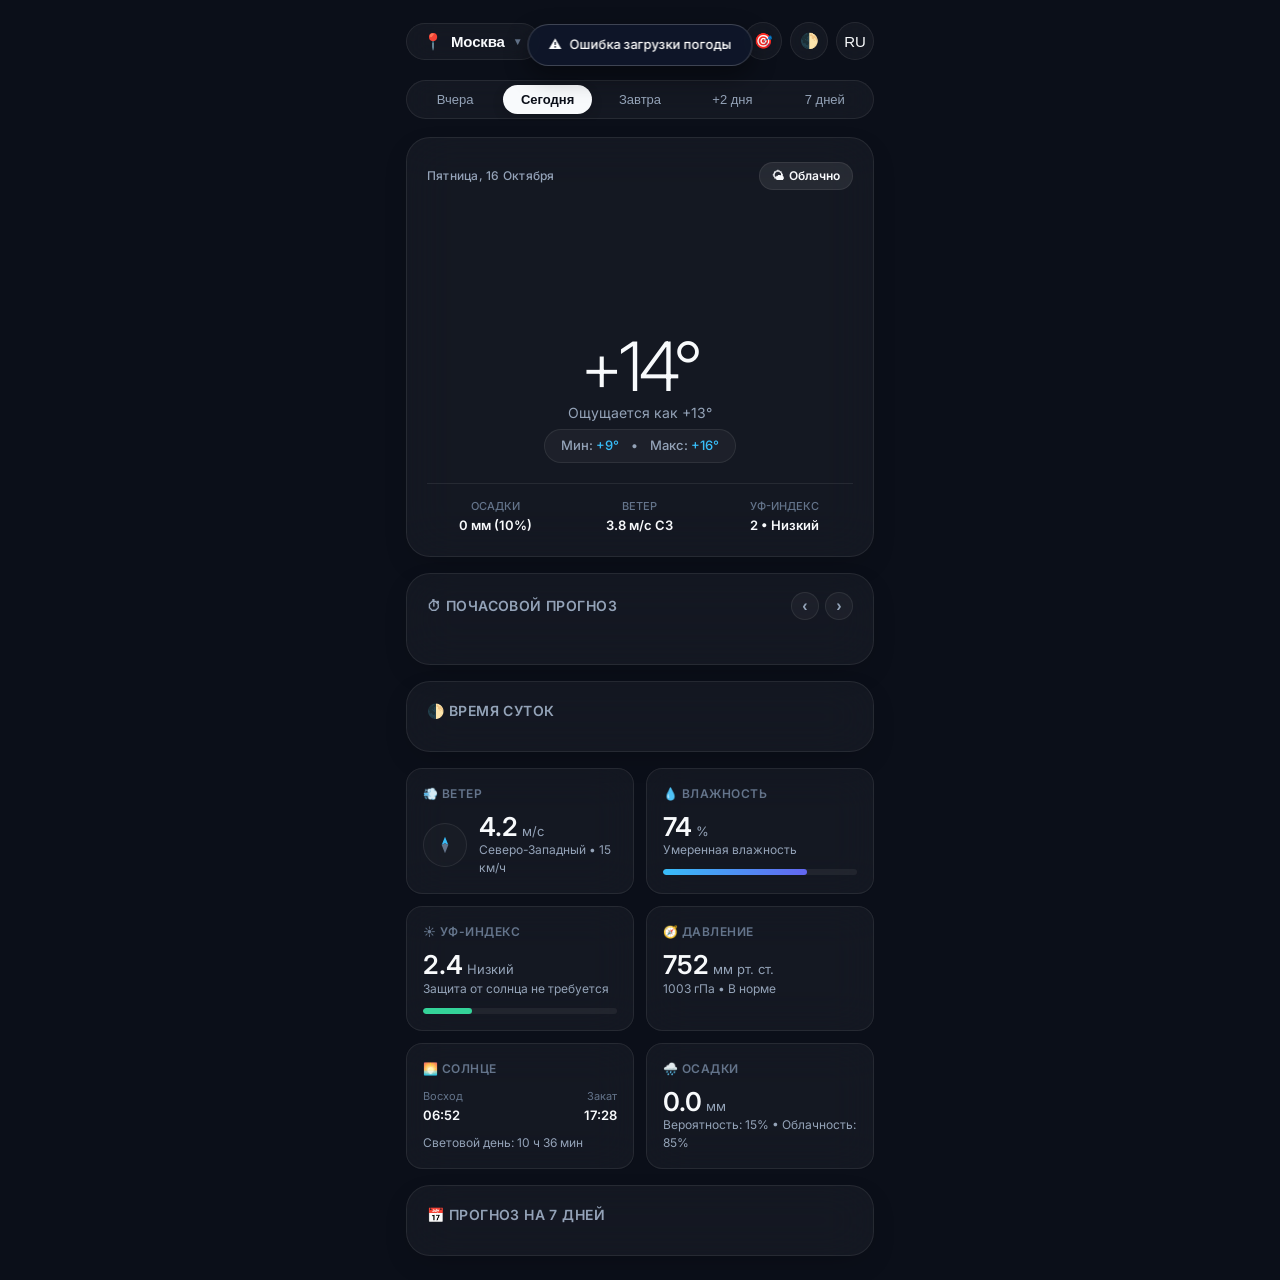
==== index.html @ 1f523a48 "implement continuous hourly timeline and streamline interface - Expanded hourly forecast into a cont" ====
<!DOCTYPE html>
<html lang="ru">
<head>
    <meta charset="UTF-8">
    <meta name="viewport" content="width=device-width, initial-scale=1.0, maximum-scale=1.0, user-scalable=no, viewport-fit=cover">
    <title>Прогноз Погоды</title>
    <!-- Telegram WebApp SDK -->
    <script src="https://telegram.org/js/telegram-web-app.js"></script>
    <link rel="stylesheet" href="css/style.css?v=2">
    <link rel="preconnect" href="https://fonts.googleapis.com">
    <link rel="preconnect" href="https://fonts.gstatic.com" crossorigin>
    <link href="https://fonts.googleapis.com/css2?family=Inter:wght@300;400;500;600;700&display=swap" rel="stylesheet">
</head>
<body class="theme-night">

    <!-- Ambient atmospheric background mesh -->
    <div class="ambient-bg" id="ambientBg">
        <div class="ambient-blob-1"></div>
        <div class="ambient-blob-2"></div>
    </div>

    <!-- Main App Container -->
    <main class="app-container" id="appContainer">

        <!-- Top Header: Location chip & quick actions -->
        <header class="app-header">
            <button class="location-chip" id="btnOpenSearch" title="Выбрать город">
                <span class="location-icon">📍</span>
                <span class="location-name" id="locationName">Москва</span>
                <span class="location-arrow">▼</span>
            </button>

            <div class="header-actions">
                <button class="icon-button" id="btnGeolocation" title="Мое местоположение">🎯</button>
                <button class="icon-button" id="btnThemeToggle" title="Сменить тему">🌓</button>
                <button class="icon-button" id="btnLangToggle" title="RU / EN">RU</button>
            </div>
        </header>

        <!-- Day Selector Tabs -->
        <nav class="day-selector-container">
            <div class="day-selector" id="dayTabsGroup">
                <button class="day-tab" data-offset="-1" id="tabYesterday">Вчера</button>
                <button class="day-tab active" data-offset="0" id="tabToday">Сегодня</button>
                <button class="day-tab" data-offset="1" id="tabTomorrow">Завтра</button>
                <button class="day-tab" data-offset="2" id="tabAfterTomorrow">+2 дня</button>
                <button class="day-tab" data-offset="week" id="tabWeek">7 дней</button>
            </div>
        </nav>

        <!-- Hero Weather Card -->
        <section class="card hero-card" id="heroCard">
            <div class="hero-top-row">
                <span class="date-badge" id="heroDate">Пятница, 16 октября</span>
                <span class="condition-pill" id="heroConditionBadge">
                    <span id="heroConditionEmoji">🌤</span>
                    <span id="heroConditionText">Облачно</span>
                </span>
            </div>

            <div class="hero-visual" id="heroVisual">
                <!-- Injected via WeatherIcons.getIcon() -->
            </div>

            <div class="hero-temp-wrapper">
                <div class="hero-temp" id="heroTemp">+14°</div>
                <div class="hero-feels-like" id="heroFeelsLike">Ощущается как +13°</div>
                <div class="hero-min-max-bar" id="heroMinMax">
                    <span>Мин: <span class="accent" id="heroMinTemp">+9°</span></span>
                    <span>•</span>
                    <span>Макс: <span class="accent" id="heroMaxTemp">+16°</span></span>
                </div>
            </div>

            <div class="hero-quick-metrics">
                <div class="quick-metric-item">
                    <span class="quick-metric-label" id="labelHeroPrecip">ОСАДКИ</span>
                    <span class="quick-metric-value" id="heroPrecip">0 мм (10%)</span>
                </div>
                <div class="quick-metric-item">
                    <span class="quick-metric-label" id="labelHeroWind">ВЕТЕР</span>
                    <span class="quick-metric-value" id="heroWind">3.8 м/с СЗ</span>
                </div>
                <div class="quick-metric-item">
                    <span class="quick-metric-label" id="labelHeroUv">УФ-ИНДЕКС</span>
                    <span class="quick-metric-value" id="heroUv">2 • Низкий</span>
                </div>
            </div>
        </section>

        <!-- Hourly Forecast Slider -->
        <section class="card" id="hourlySection">
            <div class="section-header">
                <h2 class="section-title" id="titleHourlyForecast">⏱ ПОЧАСОВОЙ ПРОГНОЗ</h2>
                <div class="hourly-nav-controls">
                    <button class="hourly-nav-btn" id="btnScrollHourlyLeft" aria-label="Предыдущие часы" title="Прокрутить назад">‹</button>
                    <button class="hourly-nav-btn" id="btnScrollHourlyRight" aria-label="Следующие часы" title="Прокрутить вперед">›</button>
                </div>
            </div>
            <div class="hourly-scroll-wrapper">
                <div class="hourly-scroll" id="hourlyScroll">
                    <!-- Hourly cards injected via JavaScript -->
                </div>
            </div>
        </section>

        <!-- Day Periods Breakdown (Суточный ход) -->
        <section class="card" id="periodsSection">
            <div class="section-header">
                <h2 class="section-title" id="titlePeriods">🌓 ВРЕМЯ СУТОК</h2>
            </div>
            <div class="periods-grid" id="periodsGrid">
                <!-- 4 period cards injected via JavaScript -->
            </div>
        </section>

        <!-- Detailed Metrics Grid -->
        <section class="metrics-grid" id="metricsSection">
            <!-- Wind Card -->
            <div class="metric-card" id="cardWind">
                <div class="metric-header">
                    <span class="metric-title" id="titleMetricWind">💨 ВЕТЕР</span>
                </div>
                <div class="compass-widget">
                    <div class="compass-dial">
                        <svg class="compass-needle" id="compassNeedle" viewBox="0 0 24 24" fill="none">
                            <polygon points="12,2 16,12 12,10 8,12" fill="#38BDF8"/>
                            <polygon points="12,22 16,12 12,10 8,12" fill="#64748B"/>
                        </svg>
                    </div>
                    <div>
                        <div class="metric-value-wrap">
                            <span class="metric-value-main" id="metricWindSpeed">4.2</span>
                            <span class="metric-value-unit" id="unitWindSpeed">м/с</span>
                        </div>
                        <div class="metric-subtext" id="metricWindSubtext">Северо-Западный • 15 км/ч</div>
                    </div>
                </div>
            </div>

            <!-- Humidity Card -->
            <div class="metric-card" id="cardHumidity">
                <div class="metric-header">
                    <span class="metric-title" id="titleMetricHumidity">💧 ВЛАЖНОСТЬ</span>
                </div>
                <div>
                    <div class="metric-value-wrap">
                        <span class="metric-value-main" id="metricHumidity">74</span>
                        <span class="metric-value-unit">%</span>
                    </div>
                    <div class="metric-subtext" id="metricHumidityNote">Умеренная влажность</div>
                </div>
                <div class="metric-meter">
                    <div class="metric-meter-fill" id="metricHumidityBar" style="width: 74%;"></div>
                </div>
            </div>

            <!-- UV Index Card -->
            <div class="metric-card" id="cardUv">
                <div class="metric-header">
                    <span class="metric-title" id="titleMetricUv">☀️ УФ-ИНДЕКС</span>
                </div>
                <div>
                    <div class="metric-value-wrap">
                        <span class="metric-value-main" id="metricUvIndex">2.4</span>
                        <span class="metric-value-unit" id="metricUvLevel">Низкий</span>
                    </div>
                    <div class="metric-subtext" id="metricUvTip">Защита от солнца не требуется</div>
                </div>
                <div class="metric-meter">
                    <div class="metric-meter-fill" id="metricUvBar" style="width: 25%; background: #34D399;"></div>
                </div>
            </div>

            <!-- Pressure Card -->
            <div class="metric-card" id="cardPressure">
                <div class="metric-header">
                    <span class="metric-title" id="titleMetricPressure">🧭 ДАВЛЕНИЕ</span>
                </div>
                <div>
                    <div class="metric-value-wrap">
                        <span class="metric-value-main" id="metricPressureMmhg">752</span>
                        <span class="metric-value-unit">мм рт. ст.</span>
                    </div>
                    <div class="metric-subtext" id="metricPressureHpa">1003 гПа • В норме</div>
                </div>
            </div>

            <!-- Sunrise & Sunset Card -->
            <div class="metric-card" id="cardSunCycle">
                <div class="metric-header">
                    <span class="metric-title" id="titleMetricSun">🌅 СОЛНЦЕ</span>
                </div>
                <div class="sun-cycle-wrap">
                    <div class="sun-times-row">
                        <div class="sun-time-block">
                            <span class="sun-time-label" id="labelSunrise">Восход</span>
                            <span id="sunriseTime">06:52</span>
                        </div>
                        <div class="sun-time-block right">
                            <span class="sun-time-label" id="labelSunset">Закат</span>
                            <span id="sunsetTime">17:28</span>
                        </div>
                    </div>
                    <div class="metric-subtext" id="daylightDuration">Световой день: 10 ч 36 мин</div>
                </div>
            </div>

            <!-- Precipitation & Clouds Card -->
            <div class="metric-card" id="cardPrecip">
                <div class="metric-header">
                    <span class="metric-title" id="titleMetricPrecip">🌧️ ОСАДКИ</span>
                </div>
                <div>
                    <div class="metric-value-wrap">
                        <span class="metric-value-main" id="metricPrecipSum">0.0</span>
                        <span class="metric-value-unit">мм</span>
                    </div>
                    <div class="metric-subtext" id="metricPrecipDetails">Вероятность: 15% • Облачность: 85%</div>
                </div>
            </div>
        </section>

        <!-- 7-Day Extended Forecast Card -->
        <section class="card" id="weekForecastSection">
            <div class="section-header">
                <h2 class="section-title" id="titleWeekForecast">📅 ПРОГНОЗ НА 7 ДНЕЙ</h2>
            </div>
            <div class="forecast-list" id="forecast7DaysList">
                <!-- 7 days rows injected via JavaScript -->
            </div>
        </section>

    </main>

    <!-- Search Modal / Sheet -->
    <div class="search-modal" id="searchModal">
        <div class="search-sheet">
            <div class="search-input-wrap">
                <span>🔍</span>
                <input type="text" class="search-input" id="searchInput" placeholder="Поиск города, поселка или села..." autocomplete="off">
                <button class="search-close-btn" id="btnCloseSearch">✕</button>
            </div>

            <div class="search-chips-title" id="labelPopularPlaces">Популярные направления:</div>
            <div class="search-chips-wrap" id="searchChips">
                <button class="search-chip" data-city="Москва" data-lat="55.751244" data-lon="37.618423" data-tz="Europe/Moscow">Москва</button>
                <button class="search-chip" data-city="Санкт-Петербург" data-lat="59.93863" data-lon="30.31413" data-tz="Europe/Moscow">Санкт-Петербург</button>
                <button class="search-chip" data-city="Сочи" data-lat="43.5855" data-lon="39.7231" data-tz="Europe/Moscow">Сочи</button>
                <button class="search-chip" data-city="Казань" data-lat="55.7887" data-lon="49.1221" data-tz="Europe/Moscow">Казань</button>
                <button class="search-chip" data-city="Новосибирск" data-lat="55.0415" data-lon="82.9346" data-tz="Asia/Novosibirsk">Новосибирск</button>
                <button class="search-chip" data-city="Дубай" data-lat="25.2048" data-lon="55.2708" data-tz="Asia/Dubai">Дубай</button>
            </div>

            <div class="search-results-list" id="searchResults">
                <!-- Search results injected here -->
            </div>
        </div>
    </div>

    <!-- Floating Feedback Toast -->
    <div class="toast-notice" id="toastNotice">
        <span id="toastIcon">✅</span>
        <span id="toastText">Город успешно сохранен</span>
    </div>

    <!-- App Scripts -->
    <script src="js/weather_icons.js?v=2"></script>
    <script src="js/app.js?v=2"></script>
</body>
</html>
---- css/style.css ----
/* ==========================================================================
   PROGNOZ TELEGRAM MINI APP - MINIMALIST PREMIUM DESIGN SYSTEM
   ========================================================================== */

:root {
    --bg-base: #0B0F19;
    --bg-surface: rgba(255, 255, 255, 0.04);
    --bg-surface-hover: rgba(255, 255, 255, 0.08);
    --bg-surface-active: rgba(255, 255, 255, 0.12);
    --border-subtle: rgba(255, 255, 255, 0.08);
    --border-focus: rgba(255, 255, 255, 0.2);

    --text-primary: #F8FAFC;
    --text-secondary: #94A3B8;
    --text-muted: #64748B;

    --accent-blue: #38BDF8;
    --accent-indigo: #6366F1;
    --accent-amber: #FBBF24;
    --accent-emerald: #34D399;
    --accent-rose: #FB7185;

    --glow-color-1: rgba(56, 189, 248, 0.15);
    --glow-color-2: rgba(99, 102, 241, 0.12);

    --radius-lg: 24px;
    --radius-md: 16px;
    --radius-sm: 10px;
    --radius-full: 9999px;

    --font-sans: -apple-system, BlinkMacSystemFont, "SF Pro Display", "Inter", "Segoe UI", Roboto, sans-serif;
    --transition-smooth: all 0.25s cubic-bezier(0.16, 1, 0.3, 1);
}

/* Telegram theme variables fallback and integration */
body.telegram-theme {
    background-color: var(--tg-theme-bg-color, var(--bg-base));
    color: var(--tg-theme-text-color, var(--text-primary));
}

/* Light theme support */
body.theme-light {
    --bg-base: #F1F5F9;
    --bg-surface: rgba(255, 255, 255, 0.85);
    --bg-surface-hover: rgba(255, 255, 255, 0.95);
    --bg-surface-active: rgba(255, 255, 255, 1);
    --border-subtle: rgba(0, 0, 0, 0.06);
    --border-focus: rgba(0, 0, 0, 0.15);

    --text-primary: #0F172A;
    --text-secondary: #475569;
    --text-muted: #94A3B8;

    --glow-color-1: rgba(56, 189, 248, 0.2);
    --glow-color-2: rgba(245, 158, 11, 0.15);
}

/* Atmospheric weather dynamic themes */
body.theme-sunny {
    --glow-color-1: rgba(245, 158, 11, 0.22);
    --glow-color-2: rgba(56, 189, 248, 0.18);
}

body.theme-fair {
    --glow-color-1: rgba(56, 189, 248, 0.2);
    --glow-color-2: rgba(99, 102, 241, 0.14);
}

body.theme-cloudy {
    --glow-color-1: rgba(148, 163, 184, 0.15);
    --glow-color-2: rgba(71, 85, 105, 0.18);
}

body.theme-rain {
    --glow-color-1: rgba(14, 165, 233, 0.22);
    --glow-color-2: rgba(30, 41, 59, 0.3);
}

body.theme-storm {
    --glow-color-1: rgba(139, 92, 246, 0.25);
    --glow-color-2: rgba(245, 158, 11, 0.15);
}

body.theme-snow {
    --glow-color-1: rgba(186, 230, 253, 0.25);
    --glow-color-2: rgba(56, 189, 248, 0.15);
}

body.theme-night {
    --glow-color-1: rgba(99, 102, 241, 0.2);
    --glow-color-2: rgba(30, 27, 75, 0.4);
}

/* Reset & Base */
* {
    margin: 0;
    padding: 0;
    box-sizing: border-box;
    -webkit-tap-highlight-color: transparent;
}

html, body {
    width: 100%;
    min-height: 100%;
    font-family: var(--font-sans);
    background-color: var(--bg-base);
    color: var(--text-primary);
    line-height: 1.5;
    overflow-x: hidden;
    user-select: none;
    -webkit-user-select: none;
}

/* Ambient dynamic background */
.ambient-bg {
    position: fixed;
    top: 0;
    left: 0;
    right: 0;
    bottom: 0;
    z-index: -1;
    overflow: hidden;
    pointer-events: none;
    transition: background 0.8s ease;
}

.ambient-blob-1 {
    position: absolute;
    top: -10%;
    left: 10%;
    width: 500px;
    height: 500px;
    border-radius: 50%;
    background: radial-gradient(circle, var(--glow-color-1) 0%, transparent 70%);
    filter: blur(80px);
    transition: background 0.8s ease;
    animation: floatBlob1 18s ease-in-out infinite alternate;
}

.ambient-blob-2 {
    position: absolute;
    top: 35%;
    right: -10%;
    width: 450px;
    height: 450px;
    border-radius: 50%;
    background: radial-gradient(circle, var(--glow-color-2) 0%, transparent 70%);
    filter: blur(90px);
    transition: background 0.8s ease;
    animation: floatBlob2 22s ease-in-out infinite alternate;
}

@keyframes floatBlob1 {
    0% { transform: translate(0, 0) scale(1); }
    100% { transform: translate(40px, 60px) scale(1.1); }
}

@keyframes floatBlob2 {
    0% { transform: translate(0, 0) scale(1); }
    100% { transform: translate(-50px, -40px) scale(1.08); }
}

/* App container */
.app-container {
    width: 100%;
    max-width: 500px;
    margin: 0 auto;
    padding: 16px 16px calc(24px + env(safe-area-inset-bottom)) 16px;
    display: flex;
    flex-direction: column;
    gap: 16px;
    position: relative;
}

/* Glassmorphism Card Primitives */
.card {
    background: var(--bg-surface);
    backdrop-filter: blur(24px);
    -webkit-backdrop-filter: blur(24px);
    border: 1px solid var(--border-subtle);
    border-radius: var(--radius-lg);
    box-shadow: 0 10px 30px -10px rgba(0, 0, 0, 0.25);
    padding: 18px 20px;
    transition: var(--transition-smooth);
    position: relative;
    overflow: hidden;
}

.card:hover {
    border-color: var(--border-focus);
}

/* Top App Header */
.app-header {
    display: flex;
    align-items: center;
    justify-content: space-between;
    padding: 6px 0 2px 0;
}

.location-chip {
    display: flex;
    align-items: center;
    gap: 8px;
    background: var(--bg-surface);
    backdrop-filter: blur(16px);
    -webkit-backdrop-filter: blur(16px);
    border: 1px solid var(--border-subtle);
    border-radius: var(--radius-full);
    padding: 8px 16px;
    cursor: pointer;
    transition: var(--transition-smooth);
    max-width: 68%;
}

.location-chip:active {
    transform: scale(0.97);
    background: var(--bg-surface-active);
}

.location-icon {
    font-size: 16px;
    flex-shrink: 0;
}

.location-name {
    font-size: 15px;
    font-weight: 600;
    color: var(--text-primary);
    white-space: nowrap;
    overflow: hidden;
    text-overflow: ellipsis;
    letter-spacing: -0.01em;
}

.location-arrow {
    font-size: 10px;
    color: var(--text-muted);
    transition: transform 0.2s ease;
}

.header-actions {
    display: flex;
    align-items: center;
    gap: 8px;
}

.icon-button {
    width: 38px;
    height: 38px;
    border-radius: var(--radius-full);
    background: var(--bg-surface);
    backdrop-filter: blur(16px);
    -webkit-backdrop-filter: blur(16px);
    border: 1px solid var(--border-subtle);
    color: var(--text-primary);
    display: flex;
    align-items: center;
    justify-content: center;
    cursor: pointer;
    transition: var(--transition-smooth);
    font-size: 15px;
}

.icon-button:active {
    transform: scale(0.92);
    background: var(--bg-surface-active);
}

.icon-button.active {
    border-color: var(--accent-blue);
    color: var(--accent-blue);
}

/* Day Selector Segmented Control */
.day-selector-container {
    width: 100%;
    overflow-x: auto;
    scrollbar-width: none;
    -webkit-overflow-scrolling: touch;
    padding: 2px 0;
}

.day-selector-container::-webkit-scrollbar {
    display: none;
}

.day-selector {
    display: flex;
    background: var(--bg-surface);
    backdrop-filter: blur(16px);
    -webkit-backdrop-filter: blur(16px);
    border: 1px solid var(--border-subtle);
    border-radius: var(--radius-full);
    padding: 4px;
    gap: 4px;
    min-width: 100%;
}

.day-tab {
    flex: 1;
    text-align: center;
    padding: 7px 12px;
    font-size: 13px;
    font-weight: 500;
    color: var(--text-secondary);
    border-radius: var(--radius-full);
    cursor: pointer;
    transition: var(--transition-smooth);
    white-space: nowrap;
    border: none;
    background: transparent;
}

.day-tab:hover {
    color: var(--text-primary);
}

.day-tab.active {
    background: var(--text-primary);
    color: var(--bg-base);
    font-weight: 600;
    box-shadow: 0 4px 12px rgba(0, 0, 0, 0.15);
}

body.theme-light .day-tab.active {
    background: #0F172A;
    color: #FFFFFF;
}

/* Hero Weather Card */
.hero-card {
    display: flex;
    flex-direction: column;
    align-items: center;
    text-align: center;
    padding: 24px 20px 20px 20px;
    gap: 14px;
}

.hero-top-row {
    width: 100%;
    display: flex;
    align-items: center;
    justify-content: space-between;
}

.date-badge {
    font-size: 12px;
    font-weight: 500;
    color: var(--text-secondary);
    letter-spacing: 0.02em;
    text-transform: capitalize;
}

.condition-pill {
    font-size: 12px;
    font-weight: 600;
    padding: 4px 12px;
    border-radius: var(--radius-full);
    background: rgba(255, 255, 255, 0.08);
    border: 1px solid var(--border-subtle);
    color: var(--text-primary);
    display: flex;
    align-items: center;
    gap: 5px;
}

.hero-visual {
    width: 110px;
    height: 110px;
    display: flex;
    align-items: center;
    justify-content: center;
    margin: 4px 0 0 0;
    position: relative;
}

.hero-visual .weather-icon-svg {
    width: 100%;
    height: 100%;
    filter: drop-shadow(0 10px 20px rgba(0, 0, 0, 0.25));
}

.hero-temp-wrapper {
    display: flex;
    flex-direction: column;
    align-items: center;
    gap: 2px;
}

.hero-temp {
    font-size: 68px;
    font-weight: 300;
    line-height: 1;
    letter-spacing: -0.04em;
    color: var(--text-primary);
}

.hero-feels-like {
    font-size: 14px;
    font-weight: 400;
    color: var(--text-secondary);
}

.hero-min-max-bar {
    display: flex;
    align-items: center;
    gap: 12px;
    font-size: 13px;
    font-weight: 500;
    color: var(--text-secondary);
    background: rgba(255, 255, 255, 0.04);
    border: 1px solid var(--border-subtle);
    padding: 6px 16px;
    border-radius: var(--radius-full);
    margin-top: 4px;
}

.hero-min-max-bar span.accent {
    color: var(--accent-blue);
}

/* Quick Metrics Row in Hero */
.hero-quick-metrics {
    width: 100%;
    display: grid;
    grid-template-columns: repeat(3, 1fr);
    gap: 8px;
    margin-top: 6px;
    border-top: 1px solid var(--border-subtle);
    padding-top: 14px;
}

.quick-metric-item {
    display: flex;
    flex-direction: column;
    align-items: center;
    gap: 2px;
}

.quick-metric-label {
    font-size: 11px;
    color: var(--text-muted);
    font-weight: 500;
}

.quick-metric-value {
    font-size: 13px;
    font-weight: 600;
    color: var(--text-primary);
}

/* Section Header */
.section-header {
    display: flex;
    align-items: center;
    justify-content: space-between;
    margin-bottom: 12px;
}

.section-title {
    font-size: 14px;
    font-weight: 600;
    color: var(--text-secondary);
    letter-spacing: 0.03em;
    text-transform: uppercase;
    display: flex;
    align-items: center;
    gap: 6px;
}

/* Hourly Forecast Timeline Carousel */
.hourly-nav-controls {
    display: flex;
    align-items: center;
    gap: 6px;
}

.hourly-nav-btn {
    width: 28px;
    height: 28px;
    border-radius: var(--radius-full);
    background: var(--bg-surface);
    border: 1px solid var(--border-subtle);
    color: var(--text-secondary);
    display: flex;
    align-items: center;
    justify-content: center;
    font-size: 16px;
    font-weight: 600;
    cursor: pointer;
    line-height: 1;
    transition: var(--transition-smooth);
    user-select: none;
}

.hourly-nav-btn:hover {
    background: var(--bg-surface-active);
    color: var(--text-primary);
    border-color: var(--border-focus);
}

.hourly-nav-btn:active {
    transform: scale(0.92);
}

.hourly-scroll-wrapper {
    position: relative;
    width: 100%;
}

.hourly-scroll {
    display: flex;
    gap: 8px;
    overflow-x: auto;
    padding: 6px 2px 8px 2px;
    scrollbar-width: none;
    -webkit-overflow-scrolling: touch;
    cursor: grab;
}

.hourly-scroll.grabbing {
    cursor: grabbing;
    user-select: none;
}

.hourly-scroll::-webkit-scrollbar {
    display: none;
}

.hourly-day-separator {
    flex: 0 0 54px;
    display: flex;
    flex-direction: column;
    align-items: center;
    justify-content: center;
    gap: 4px;
    padding: 8px 4px;
    border-radius: var(--radius-md);
    background: rgba(255, 255, 255, 0.03);
    border: 1px dashed var(--border-focus);
    user-select: none;
}

.hourly-day-separator.today {
    background: rgba(56, 189, 248, 0.08);
    border-color: rgba(56, 189, 248, 0.4);
}

.hourly-day-separator .sep-day {
    font-size: 11px;
    font-weight: 700;
    color: var(--text-primary);
    text-transform: uppercase;
    letter-spacing: 0.03em;
}

.hourly-day-separator.today .sep-day {
    color: var(--accent-blue);
}

.hourly-day-separator .sep-date {
    font-size: 10px;
    color: var(--text-muted);
}

.hour-card {
    flex: 0 0 68px;
    display: flex;
    flex-direction: column;
    align-items: center;
    gap: 6px;
    padding: 10px 4px 12px 4px;
    background: rgba(255, 255, 255, 0.03);
    border: 1px solid var(--border-subtle);
    border-radius: var(--radius-md);
    transition: var(--transition-smooth);
    user-select: none;
    position: relative;
}

.hour-card.current {
    background: rgba(56, 189, 248, 0.12);
    border-color: var(--accent-blue);
    box-shadow: 0 0 15px rgba(56, 189, 248, 0.2);
}

.hour-card.target-day:not(.current) {
    border-color: rgba(255, 255, 255, 0.14);
}

.hour-day-sub {
    font-size: 10px;
    font-weight: 600;
    color: var(--text-muted);
    text-transform: uppercase;
    letter-spacing: 0.03em;
    line-height: 1;
}

.hour-card.current .hour-day-sub {
    color: var(--accent-blue);
    font-weight: 700;
}

.hour-time {
    font-size: 13px;
    font-weight: 600;
    color: var(--text-primary);
    line-height: 1;
}

.hour-card.current .hour-time {
    color: #FFFFFF;
}

.hour-icon {
    width: 32px;
    height: 32px;
    display: flex;
    align-items: center;
    justify-content: center;
}

.hour-temp {
    font-size: 15px;
    font-weight: 600;
    color: var(--text-primary);
}

.hour-precip-badge {
    font-size: 10px;
    font-weight: 600;
    color: var(--accent-blue);
    display: flex;
    align-items: center;
    gap: 2px;
}

/* Day Periods Breakdown (Night, Morning, Day, Evening) */
.periods-grid {
    display: grid;
    grid-template-columns: repeat(4, 1fr);
    gap: 8px;
}

.period-card {
    display: flex;
    flex-direction: column;
    align-items: center;
    text-align: center;
    padding: 12px 6px;
    background: rgba(255, 255, 255, 0.03);
    border: 1px solid var(--border-subtle);
    border-radius: var(--radius-md);
    gap: 6px;
    transition: var(--transition-smooth);
}

.period-name {
    font-size: 11px;
    font-weight: 600;
    color: var(--text-muted);
    text-transform: uppercase;
    letter-spacing: 0.04em;
}

.period-icon {
    width: 30px;
    height: 30px;
}

.period-temp {
    font-size: 15px;
    font-weight: 600;
    color: var(--text-primary);
}

.period-wind {
    font-size: 10px;
    color: var(--text-secondary);
}

/* Detailed Metrics Grid */
.metrics-grid {
    display: grid;
    grid-template-columns: repeat(2, 1fr);
    gap: 12px;
}

.metric-card {
    background: var(--bg-surface);
    backdrop-filter: blur(20px);
    -webkit-backdrop-filter: blur(20px);
    border: 1px solid var(--border-subtle);
    border-radius: var(--radius-md);
    padding: 16px;
    display: flex;
    flex-direction: column;
    gap: 10px;
    transition: var(--transition-smooth);
}

.metric-card:hover {
    border-color: var(--border-focus);
}

.metric-header {
    display: flex;
    align-items: center;
    justify-content: space-between;
}

.metric-title {
    font-size: 12px;
    font-weight: 600;
    color: var(--text-muted);
    text-transform: uppercase;
    letter-spacing: 0.04em;
    display: flex;
    align-items: center;
    gap: 6px;
}

.metric-value-wrap {
    display: flex;
    align-items: baseline;
    gap: 4px;
}

.metric-value-main {
    font-size: 26px;
    font-weight: 600;
    color: var(--text-primary);
    line-height: 1.1;
}

.metric-value-unit {
    font-size: 13px;
    color: var(--text-secondary);
    font-weight: 400;
}

.metric-subtext {
    font-size: 12px;
    color: var(--text-secondary);
}

/* Compass Needle Widget */
.compass-widget {
    display: flex;
    align-items: center;
    gap: 12px;
}

.compass-dial {
    width: 44px;
    height: 44px;
    border-radius: 50%;
    border: 1.5px solid var(--border-subtle);
    background: rgba(255, 255, 255, 0.02);
    display: flex;
    align-items: center;
    justify-content: center;
    position: relative;
    flex-shrink: 0;
}

.compass-needle {
    width: 20px;
    height: 20px;
    transition: transform 0.6s cubic-bezier(0.16, 1, 0.3, 1);
}

/* Meter / Progress Bar */
.metric-meter {
    width: 100%;
    height: 6px;
    background: rgba(255, 255, 255, 0.06);
    border-radius: var(--radius-full);
    overflow: hidden;
}

.metric-meter-fill {
    height: 100%;
    border-radius: var(--radius-full);
    background: linear-gradient(90deg, var(--accent-blue), var(--accent-indigo));
    transition: width 0.6s ease;
}

/* Daylight Arc Visual */
.sun-cycle-wrap {
    display: flex;
    flex-direction: column;
    gap: 8px;
}

.sun-times-row {
    display: flex;
    align-items: center;
    justify-content: space-between;
    font-size: 13px;
    font-weight: 600;
    color: var(--text-primary);
}

.sun-time-block {
    display: flex;
    flex-direction: column;
    gap: 2px;
}

.sun-time-block.right {
    align-items: flex-end;
}

.sun-time-label {
    font-size: 11px;
    color: var(--text-muted);
    font-weight: 400;
}

/* 7-Day Extended Forecast */
.forecast-list {
    display: flex;
    flex-direction: column;
    gap: 8px;
}

.forecast-row {
    display: grid;
    grid-template-columns: 85px 40px 1fr 90px;
    align-items: center;
    padding: 10px 12px;
    background: rgba(255, 255, 255, 0.03);
    border-radius: var(--radius-md);
    border: 1px solid var(--border-subtle);
    gap: 8px;
    transition: var(--transition-smooth);
}

.forecast-day-name {
    font-size: 14px;
    font-weight: 600;
    color: var(--text-primary);
}

.forecast-date-small {
    font-size: 11px;
    color: var(--text-muted);
    display: block;
}

.forecast-icon {
    width: 28px;
    height: 28px;
    display: flex;
    align-items: center;
    justify-content: center;
}

.forecast-desc {
    font-size: 12px;
    color: var(--text-secondary);
    white-space: nowrap;
    overflow: hidden;
    text-overflow: ellipsis;
}

.forecast-temp-range {
    display: flex;
    align-items: center;
    justify-content: flex-end;
    gap: 8px;
    font-size: 13px;
    font-weight: 600;
}

.temp-min-text {
    color: var(--text-muted);
    font-weight: 400;
}

.temp-max-text {
    color: var(--text-primary);
}


/* Search Modal / Overlay */
.search-modal {
    position: fixed;
    top: 0;
    left: 0;
    right: 0;
    bottom: 0;
    z-index: 100;
    background: rgba(0, 0, 0, 0.65);
    backdrop-filter: blur(12px);
    -webkit-backdrop-filter: blur(12px);
    display: flex;
    justify-content: center;
    opacity: 0;
    pointer-events: none;
    transition: opacity 0.25s ease;
}

.search-modal.open {
    opacity: 1;
    pointer-events: auto;
}

.search-sheet {
    width: 100%;
    max-width: 500px;
    background: var(--bg-base);
    border-bottom: 1px solid var(--border-subtle);
    box-shadow: 0 20px 40px rgba(0, 0, 0, 0.5);
    padding: 20px 16px;
    display: flex;
    flex-direction: column;
    gap: 14px;
    transform: translateY(-20px);
    transition: transform 0.3s cubic-bezier(0.16, 1, 0.3, 1);
    max-height: 85vh;
    border-bottom-left-radius: var(--radius-lg);
    border-bottom-right-radius: var(--radius-lg);
}

.search-modal.open .search-sheet {
    transform: translateY(0);
}

.search-input-wrap {
    display: flex;
    align-items: center;
    gap: 10px;
    background: var(--bg-surface);
    border: 1px solid var(--border-focus);
    border-radius: var(--radius-full);
    padding: 10px 16px;
}

.search-input {
    flex: 1;
    background: transparent;
    border: none;
    outline: none;
    font-family: inherit;
    font-size: 15px;
    color: var(--text-primary);
}

.search-input::placeholder {
    color: var(--text-muted);
}

.search-close-btn {
    border: none;
    background: transparent;
    color: var(--text-secondary);
    font-size: 16px;
    cursor: pointer;
    padding: 4px;
}

.search-chips-title {
    font-size: 11px;
    font-weight: 600;
    color: var(--text-muted);
    text-transform: uppercase;
    letter-spacing: 0.04em;
    margin-top: 4px;
}

.search-chips-wrap {
    display: flex;
    flex-wrap: wrap;
    gap: 8px;
}

.search-chip {
    background: var(--bg-surface);
    border: 1px solid var(--border-subtle);
    padding: 6px 14px;
    border-radius: var(--radius-full);
    font-size: 13px;
    color: var(--text-secondary);
    cursor: pointer;
    transition: var(--transition-smooth);
}

.search-chip:active, .search-chip:hover {
    background: var(--bg-surface-active);
    color: var(--text-primary);
    border-color: var(--border-focus);
}

.search-results-list {
    display: flex;
    flex-direction: column;
    gap: 6px;
    overflow-y: auto;
    max-height: 40vh;
}

.search-result-item {
    display: flex;
    align-items: center;
    justify-content: space-between;
    padding: 12px 14px;
    background: var(--bg-surface);
    border: 1px solid var(--border-subtle);
    border-radius: var(--radius-md);
    cursor: pointer;
    transition: var(--transition-smooth);
}

.search-result-item:hover, .search-result-item:active {
    background: var(--bg-surface-hover);
    border-color: var(--accent-blue);
}

.search-result-name {
    font-size: 14px;
    font-weight: 600;
    color: var(--text-primary);
}

.search-result-region {
    font-size: 12px;
    color: var(--text-muted);
}

/* Toast notification */
.toast-notice {
    position: fixed;
    top: 24px;
    left: 50%;
    transform: translateX(-50%) translateY(-30px);
    background: rgba(15, 23, 42, 0.95);
    backdrop-filter: blur(20px);
    -webkit-backdrop-filter: blur(20px);
    border: 1px solid var(--border-focus);
    color: #FFFFFF;
    font-size: 13px;
    font-weight: 500;
    padding: 10px 20px;
    border-radius: var(--radius-full);
    box-shadow: 0 10px 25px rgba(0, 0, 0, 0.4);
    opacity: 0;
    pointer-events: none;
    transition: transform 0.3s cubic-bezier(0.16, 1, 0.3, 1), opacity 0.3s ease;
    z-index: 200;
    display: flex;
    align-items: center;
    gap: 8px;
}

.toast-notice.show {
    opacity: 1;
    transform: translateX(-50%) translateY(0);
}

/* Skeleton Loading State */
.skeleton {
    animation: skeletonPulse 1.6s ease-in-out infinite;
    background: linear-gradient(90deg, rgba(255, 255, 255, 0.04) 25%, rgba(255, 255, 255, 0.08) 50%, rgba(255, 255, 255, 0.04) 75%);
    background-size: 200% 100%;
    border-radius: var(--radius-sm);
}

@keyframes skeletonPulse {
    0% { background-position: 200% 0; }
    100% { background-position: -200% 0; }
}

/* Micro-animations for SVGs */
.icon-clear-day .sun-rays {
    transform-origin: 32px 32px;
    animation: spinRays 36s linear infinite;
}

.icon-clear-day .sun-glow {
    transform-origin: 32px 32px;
    animation: pulseGlow 4s ease-in-out infinite alternate;
}

@keyframes spinRays {
    0% { transform: rotate(0deg); }
    100% { transform: rotate(360deg); }
}

@keyframes pulseGlow {
    0% { transform: scale(0.92); opacity: 0.15; }
    100% { transform: scale(1.08); opacity: 0.35; }
}

.icon-clear-night .star-1 { animation: twinkle 3s ease-in-out infinite 0.2s; }
.icon-clear-night .star-2 { animation: twinkle 2.5s ease-in-out infinite 0.8s; }
.icon-clear-night .star-3 { animation: twinkle 3.2s ease-in-out infinite 1.4s; }
.icon-clear-night .star-4 { animation: twinkle 2.8s ease-in-out infinite 0.5s; }

@keyframes twinkle {
    0%, 100% { opacity: 0.3; transform: scale(0.8); }
    50% { opacity: 1; transform: scale(1.2); }
}

.cloud-front, .cloud-main, .cloud-rain-body, .cloud-snow-body, .cloud-heavy-body {
    animation: cloudSway 6s ease-in-out infinite alternate;
}

@keyframes cloudSway {
    0% { transform: translateX(0); }
    100% { transform: translateX(2px); }
}

.rain-drops .drop-1 { animation: rainDrop 1.2s linear infinite 0.0s; }
.rain-drops .drop-2 { animation: rainDrop 1.2s linear infinite 0.4s; }
.rain-drops .drop-3 { animation: rainDrop 1.2s linear infinite 0.8s; }

.rain-drops-heavy .drop-1 { animation: rainDrop 0.8s linear infinite 0.0s; }
.rain-drops-heavy .drop-2 { animation: rainDrop 0.8s linear infinite 0.2s; }
.rain-drops-heavy .drop-3 { animation: rainDrop 0.8s linear infinite 0.4s; }
.rain-drops-heavy .drop-4 { animation: rainDrop 0.8s linear infinite 0.1s; }
.rain-drops-heavy .drop-5 { animation: rainDrop 0.8s linear infinite 0.3s; }

@keyframes rainDrop {
    0% { transform: translateY(-4px); opacity: 0; }
    30% { opacity: 1; }
    100% { transform: translateY(8px); opacity: 0; }
}

.snow-flakes .flake-1 { animation: snowDrift 2.2s ease-in-out infinite 0s alternate; }
.snow-flakes .flake-2 { animation: snowDrift 2.5s ease-in-out infinite 0.6s alternate; }
.snow-flakes .flake-3 { animation: snowDrift 2.0s ease-in-out infinite 1.2s alternate; }

@keyframes snowDrift {
    0% { transform: translateY(0) translateX(-1px); opacity: 0.6; }
    100% { transform: translateY(4px) translateX(2px); opacity: 1; }
}

.lightning-bolt {
    animation: lightningFlash 4s ease-in-out infinite;
}

@keyframes lightningFlash {
    0%, 92%, 100% { opacity: 0; }
    93%, 95% { opacity: 1; }
    94% { opacity: 0.2; }
}
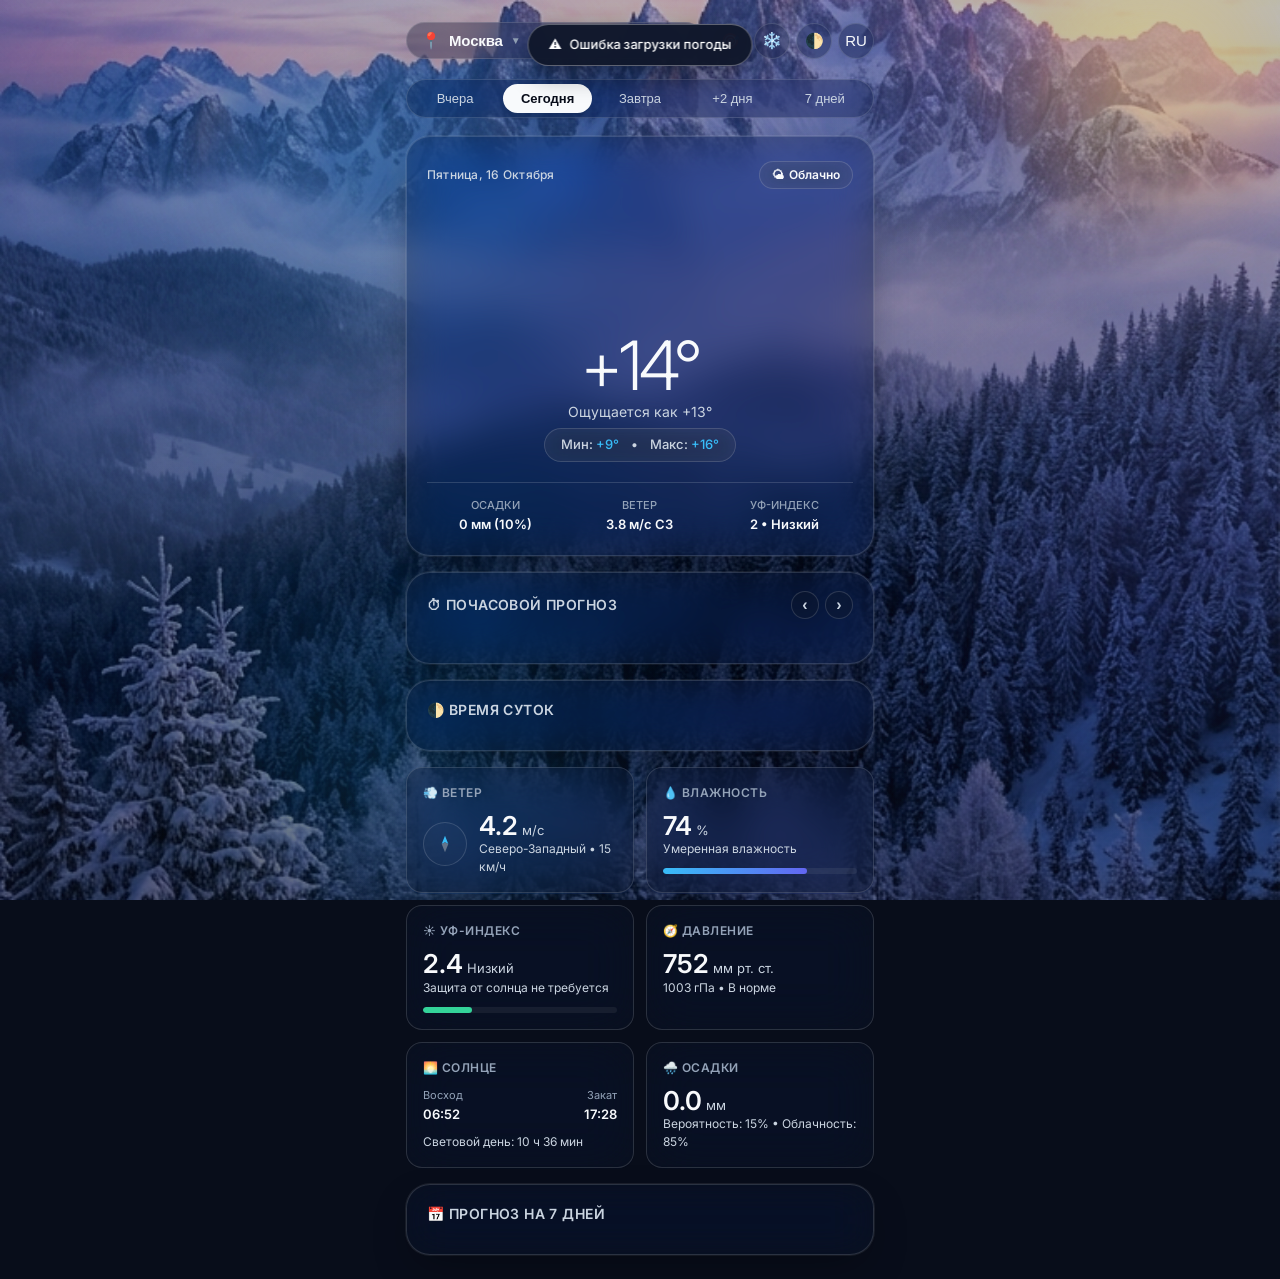
==== commit ff97572b: "add seasonal scenic backgrounds, atmospheric weather fx and frosted glass UI - Add high-resolution v" ====
--- a/index.html
+++ b/index.html
@@ -6,17 +6,23 @@
     <title>Прогноз Погоды</title>
     <!-- Telegram WebApp SDK -->
     <script src="https://telegram.org/js/telegram-web-app.js"></script>
-    <link rel="stylesheet" href="css/style.css?v=2">
+    <link rel="stylesheet" href="css/style.css?v=4">
     <link rel="preconnect" href="https://fonts.googleapis.com">
     <link rel="preconnect" href="https://fonts.gstatic.com" crossorigin>
     <link href="https://fonts.googleapis.com/css2?family=Inter:wght@300;400;500;600;700&display=swap" rel="stylesheet">
 </head>
 <body class="theme-night">
 
-    <!-- Ambient atmospheric background mesh -->
+    <!-- Ambient atmospheric background mesh, scenic artwork & seasonal particles -->
     <div class="ambient-bg" id="ambientBg">
+        <div class="ambient-image-layer" id="ambientImageLayer"></div>
+        <div class="ambient-gradient-layer"></div>
+        <div class="ambient-lighting-layer" id="ambientLightingLayer"></div>
+        <div class="ambient-weather-fx" id="ambientWeatherFx"></div>
         <div class="ambient-blob-1"></div>
         <div class="ambient-blob-2"></div>
+        <div class="ambient-blob-3"></div>
+        <div class="ambient-particles" id="ambientParticles"></div>
     </div>
 
     <!-- Main App Container -->
@@ -32,7 +38,8 @@
 
             <div class="header-actions">
                 <button class="icon-button" id="btnGeolocation" title="Мое местоположение">🎯</button>
-                <button class="icon-button" id="btnThemeToggle" title="Сменить тему">🌓</button>
+                <button class="icon-button season-button" id="btnSeasonToggle" title="Сменить время года">🍂</button>
+                <button class="icon-button" id="btnThemeToggle" title="Сменить тему (день / ночь)">🌓</button>
                 <button class="icon-button" id="btnLangToggle" title="RU / EN">RU</button>
             </div>
         </header>
@@ -265,7 +272,7 @@
     </div>
 
     <!-- App Scripts -->
-    <script src="js/weather_icons.js?v=2"></script>
-    <script src="js/app.js?v=2"></script>
+    <script src="js/weather_icons.js?v=4"></script>
+    <script src="js/app.js?v=4"></script>
 </body>
 </html>
--- a/css/style.css
+++ b/css/style.css
@@ -4,15 +4,17 @@
 
 :root {
     --bg-base: #0B0F19;
-    --bg-surface: rgba(255, 255, 255, 0.04);
-    --bg-surface-hover: rgba(255, 255, 255, 0.08);
-    --bg-surface-active: rgba(255, 255, 255, 0.12);
-    --border-subtle: rgba(255, 255, 255, 0.08);
-    --border-focus: rgba(255, 255, 255, 0.2);
+    --bg-surface: rgba(15, 23, 42, 0.35);
+    --bg-surface-hover: rgba(24, 34, 58, 0.48);
+    --bg-surface-active: rgba(30, 44, 74, 0.58);
+    --bg-card-inner: rgba(255, 255, 255, 0.06);
+    --border-subtle: rgba(255, 255, 255, 0.14);
+    --border-focus: rgba(255, 255, 255, 0.32);
+    --card-shadow: rgba(0, 0, 0, 0.35);
 
     --text-primary: #F8FAFC;
-    --text-secondary: #94A3B8;
-    --text-muted: #64748B;
+    --text-secondary: #CBD5E1;
+    --text-muted: #94A3B8;
 
     --accent-blue: #38BDF8;
     --accent-indigo: #6366F1;
@@ -20,8 +22,10 @@
     --accent-emerald: #34D399;
     --accent-rose: #FB7185;
 
-    --glow-color-1: rgba(56, 189, 248, 0.15);
-    --glow-color-2: rgba(99, 102, 241, 0.12);
+    --glow-color-1: rgba(56, 189, 248, 0.22);
+    --glow-color-2: rgba(99, 102, 241, 0.18);
+    --glow-color-3: rgba(14, 165, 233, 0.15);
+    --ambient-grad: none;
 
     --radius-lg: 24px;
     --radius-md: 16px;
@@ -41,54 +45,148 @@
 /* Light theme support */
 body.theme-light {
     --bg-base: #F1F5F9;
-    --bg-surface: rgba(255, 255, 255, 0.85);
-    --bg-surface-hover: rgba(255, 255, 255, 0.95);
-    --bg-surface-active: rgba(255, 255, 255, 1);
-    --border-subtle: rgba(0, 0, 0, 0.06);
-    --border-focus: rgba(0, 0, 0, 0.15);
+    --bg-surface: rgba(255, 255, 255, 0.52);
+    --bg-surface-hover: rgba(255, 255, 255, 0.68);
+    --bg-surface-active: rgba(255, 255, 255, 0.82);
+    --bg-card-inner: rgba(255, 255, 255, 0.45);
+    --border-subtle: rgba(255, 255, 255, 0.85);
+    --border-focus: rgba(0, 0, 0, 0.14);
 
     --text-primary: #0F172A;
-    --text-secondary: #475569;
-    --text-muted: #94A3B8;
+    --text-secondary: #334155;
+    --text-muted: #64748B;
 
     --glow-color-1: rgba(56, 189, 248, 0.2);
     --glow-color-2: rgba(245, 158, 11, 0.15);
-}
-
-/* Atmospheric weather dynamic themes */
+    --card-shadow: rgba(71, 85, 105, 0.20);
+}
+
+/* ==========================================================================
+   SEASONAL COLOR SYSTEMS & PALETTES (Осень, Зима, Весна, Лето)
+   ========================================================================== */
+
+/* 1. AUTUMN (Осень) - Warm Amber, Copper, Golden Foliage */
+body.season-autumn {
+    --bg-base: #140D0A;
+    --glow-color-1: rgba(234, 88, 12, 0.35);
+    --glow-color-2: rgba(217, 119, 6, 0.28);
+    --glow-color-3: rgba(180, 83, 9, 0.25);
+    --ambient-grad: radial-gradient(circle at 15% 15%, rgba(234, 88, 12, 0.25) 0%, transparent 55%),
+                    radial-gradient(circle at 85% 75%, rgba(180, 83, 9, 0.25) 0%, transparent 60%);
+}
+
+body.theme-light.season-autumn {
+    --bg-base: #FBF6EE;
+    --glow-color-1: rgba(249, 115, 22, 0.25);
+    --glow-color-2: rgba(245, 158, 11, 0.26);
+    --glow-color-3: rgba(217, 119, 6, 0.20);
+    --ambient-grad: radial-gradient(circle at 15% 15%, rgba(254, 215, 170, 0.55) 0%, transparent 55%),
+                    radial-gradient(circle at 85% 75%, rgba(253, 230, 138, 0.50) 0%, transparent 60%);
+}
+
+/* 2. WINTER (Зима) - Crisp Frost, Cool Cyan, Deep Indigo */
+body.season-winter {
+    --bg-base: #080D1A;
+    --glow-color-1: rgba(56, 189, 248, 0.32);
+    --glow-color-2: rgba(99, 102, 241, 0.28);
+    --glow-color-3: rgba(14, 165, 233, 0.25);
+    --ambient-grad: radial-gradient(circle at 15% 15%, rgba(56, 189, 248, 0.22) 0%, transparent 55%),
+                    radial-gradient(circle at 85% 75%, rgba(99, 102, 241, 0.22) 0%, transparent 60%);
+}
+
+body.theme-light.season-winter {
+    --bg-base: #EFF6FC;
+    --glow-color-1: rgba(56, 189, 248, 0.28);
+    --glow-color-2: rgba(186, 230, 253, 0.45);
+    --glow-color-3: rgba(165, 180, 252, 0.25);
+    --ambient-grad: radial-gradient(circle at 15% 15%, rgba(186, 230, 253, 0.55) 0%, transparent 55%),
+                    radial-gradient(circle at 85% 75%, rgba(199, 210, 254, 0.50) 0%, transparent 60%);
+}
+
+/* 3. SPRING (Весна) - Sakura Pink, Fresh Emerald, Dawn Violet */
+body.season-spring {
+    --bg-base: #0B130E;
+    --glow-color-1: rgba(244, 114, 182, 0.30);
+    --glow-color-2: rgba(52, 211, 153, 0.28);
+    --glow-color-3: rgba(167, 139, 250, 0.22);
+    --ambient-grad: radial-gradient(circle at 15% 15%, rgba(244, 114, 182, 0.22) 0%, transparent 55%),
+                    radial-gradient(circle at 85% 75%, rgba(52, 211, 153, 0.22) 0%, transparent 60%);
+}
+
+body.theme-light.season-spring {
+    --bg-base: #F8F5F7;
+    --glow-color-1: rgba(244, 114, 182, 0.26);
+    --glow-color-2: rgba(110, 231, 183, 0.30);
+    --glow-color-3: rgba(196, 181, 253, 0.22);
+    --ambient-grad: radial-gradient(circle at 15% 15%, rgba(251, 207, 232, 0.55) 0%, transparent 55%),
+                    radial-gradient(circle at 85% 75%, rgba(167, 243, 208, 0.50) 0%, transparent 60%);
+}
+
+/* 4. SUMMER (Лето) - Radiant Sun Gold, Tropical Azure Sky */
+body.season-summer {
+    --bg-base: #06111C;
+    --glow-color-1: rgba(251, 191, 36, 0.32);
+    --glow-color-2: rgba(14, 165, 233, 0.28);
+    --glow-color-3: rgba(16, 185, 129, 0.22);
+    --ambient-grad: radial-gradient(circle at 15% 15%, rgba(251, 191, 36, 0.22) 0%, transparent 55%),
+                    radial-gradient(circle at 85% 75%, rgba(14, 165, 233, 0.24) 0%, transparent 60%);
+}
+
+body.theme-light.season-summer {
+    --bg-base: #F2F8FC;
+    --glow-color-1: rgba(252, 211, 77, 0.35);
+    --glow-color-2: rgba(125, 211, 252, 0.38);
+    --glow-color-3: rgba(110, 231, 183, 0.25);
+    --ambient-grad: radial-gradient(circle at 15% 15%, rgba(254, 240, 138, 0.55) 0%, transparent 55%),
+                    radial-gradient(circle at 85% 75%, rgba(186, 230, 253, 0.55) 0%, transparent 60%);
+}
+
+/* ==========================================================================
+   WEATHER ADAPTIVE OVERLAYS
+   ========================================================================== */
+
+body.theme-rain {
+    --glow-color-1: rgba(14, 165, 233, 0.35);
+    --glow-color-2: rgba(71, 85, 105, 0.40);
+}
+
+body.theme-storm {
+    --glow-color-1: rgba(147, 51, 234, 0.42);
+    --glow-color-2: rgba(245, 158, 11, 0.28);
+    --glow-color-3: rgba(59, 130, 246, 0.35);
+}
+
+body.theme-snow {
+    --glow-color-1: rgba(224, 242, 254, 0.40);
+    --glow-color-2: rgba(56, 189, 248, 0.30);
+    --glow-color-3: rgba(199, 210, 254, 0.30);
+}
+
 body.theme-sunny {
-    --glow-color-1: rgba(245, 158, 11, 0.22);
-    --glow-color-2: rgba(56, 189, 248, 0.18);
+    --glow-color-1: rgba(245, 158, 11, 0.35);
+    --glow-color-2: rgba(56, 189, 248, 0.24);
 }
 
 body.theme-fair {
-    --glow-color-1: rgba(56, 189, 248, 0.2);
-    --glow-color-2: rgba(99, 102, 241, 0.14);
+    --glow-color-1: rgba(56, 189, 248, 0.26);
+    --glow-color-2: rgba(99, 102, 241, 0.20);
 }
 
 body.theme-cloudy {
-    --glow-color-1: rgba(148, 163, 184, 0.15);
-    --glow-color-2: rgba(71, 85, 105, 0.18);
-}
-
-body.theme-rain {
-    --glow-color-1: rgba(14, 165, 233, 0.22);
-    --glow-color-2: rgba(30, 41, 59, 0.3);
-}
-
-body.theme-storm {
-    --glow-color-1: rgba(139, 92, 246, 0.25);
-    --glow-color-2: rgba(245, 158, 11, 0.15);
-}
-
-body.theme-snow {
-    --glow-color-1: rgba(186, 230, 253, 0.25);
-    --glow-color-2: rgba(56, 189, 248, 0.15);
+    --glow-color-1: rgba(148, 163, 184, 0.25);
+    --glow-color-2: rgba(71, 85, 105, 0.30);
+}
+
+body.theme-fog {
+    --glow-color-1: rgba(148, 163, 184, 0.35);
+    --glow-color-2: rgba(100, 116, 139, 0.30);
+    --glow-color-3: rgba(203, 213, 225, 0.25);
 }
 
 body.theme-night {
-    --glow-color-1: rgba(99, 102, 241, 0.2);
-    --glow-color-2: rgba(30, 27, 75, 0.4);
+    --glow-color-1: rgba(99, 102, 241, 0.30);
+    --glow-color-2: rgba(49, 46, 129, 0.50);
+    --glow-color-3: rgba(15, 23, 42, 0.55);
 }
 
 /* Reset & Base */
@@ -109,21 +207,200 @@
     overflow-x: hidden;
     user-select: none;
     -webkit-user-select: none;
-}
-
-/* Ambient dynamic background */
+    transition: background-color 0.8s ease, color 0.3s ease;
+}
+
+/* ==========================================================================
+   AMBIENT SCENIC BACKGROUND ARTWORK & WEATHER EFFECTS
+   ========================================================================== */
+
 .ambient-bg {
     position: fixed;
     top: 0;
     left: 0;
     right: 0;
     bottom: 0;
-    z-index: -1;
+    z-index: 0;
     overflow: hidden;
     pointer-events: none;
     transition: background 0.8s ease;
 }
 
+/* Scenic Full-Screen Background Art Layer */
+.ambient-image-layer {
+    position: absolute;
+    inset: 0;
+    background-size: cover;
+    background-position: center center;
+    background-repeat: no-repeat;
+    transition: opacity 0.8s ease, background-image 0.8s ease;
+    opacity: 0.88;
+    filter: saturate(120%) contrast(105%);
+}
+
+/* Season scenic background artwork mapping */
+body.season-autumn .ambient-image-layer {
+    background-image: url('../images/backgrounds/autumn.jpg');
+}
+
+body.season-winter .ambient-image-layer {
+    background-image: url('../images/backgrounds/winter.jpg');
+}
+
+body.season-spring .ambient-image-layer {
+    background-image: url('../images/backgrounds/spring.jpg');
+}
+
+body.season-summer .ambient-image-layer {
+    background-image: url('../images/backgrounds/summer.jpg');
+}
+
+/* Atmospheric weather and night tone adjustments over seasonal scenery */
+body.theme-rain .ambient-image-layer {
+    filter: saturate(85%) brightness(0.82) contrast(115%);
+    opacity: 0.88;
+}
+
+body.theme-storm .ambient-image-layer {
+    filter: saturate(75%) brightness(0.68) contrast(125%);
+    opacity: 0.90;
+}
+
+body.theme-night .ambient-image-layer {
+    filter: saturate(105%) brightness(0.70) contrast(115%);
+    opacity: 0.88;
+}
+
+body.theme-light .ambient-image-layer {
+    opacity: 0.72;
+    filter: saturate(120%) contrast(100%) brightness(1.02);
+}
+
+/* Darkening and Lighting Gradient Overlays for Readability */
+.ambient-gradient-layer {
+    position: absolute;
+    inset: 0;
+    background: linear-gradient(180deg, rgba(8, 12, 22, 0.18) 0%, rgba(8, 12, 22, 0.50) 100%);
+    transition: background 0.8s ease;
+    pointer-events: none;
+}
+
+body.theme-light .ambient-gradient-layer {
+    background: linear-gradient(180deg, rgba(255, 255, 255, 0.12) 0%, rgba(255, 255, 255, 0.38) 100%);
+}
+
+.ambient-lighting-layer {
+    position: absolute;
+    inset: 0;
+    pointer-events: none;
+    mix-blend-mode: overlay;
+    opacity: 0.45;
+    background: var(--ambient-grad, none);
+    transition: background 0.8s ease;
+}
+
+/* Dynamic Weather Special Effects */
+.ambient-weather-fx {
+    position: absolute;
+    inset: 0;
+    pointer-events: none;
+    overflow: hidden;
+    z-index: 2;
+}
+
+/* Storm Lightning Flash Effect */
+.fx-lightning {
+    position: absolute;
+    inset: 0;
+    background: rgba(255, 255, 255, 0);
+    pointer-events: none;
+    animation: stormSkyFlash 6s infinite ease-out;
+}
+
+@keyframes stormSkyFlash {
+    0%, 91%, 95%, 100% { background: rgba(255, 255, 255, 0); }
+    92% { background: rgba(220, 230, 255, 0.35); }
+    93% { background: rgba(255, 255, 255, 0.68); }
+    94% { background: rgba(180, 200, 255, 0.22); }
+}
+
+/* Sunbeam Lens Flare Glare Effect */
+.fx-sunbeam {
+    position: absolute;
+    top: -100px;
+    right: -50px;
+    width: 360px;
+    height: 360px;
+    border-radius: 50%;
+    background: radial-gradient(circle, rgba(255, 220, 100, 0.38) 0%, rgba(255, 180, 50, 0.16) 45%, transparent 70%);
+    filter: blur(28px);
+    pointer-events: none;
+    animation: sunbeamPulse 8s ease-in-out infinite alternate;
+}
+
+@keyframes sunbeamPulse {
+    0% { transform: scale(0.9) rotate(0deg); opacity: 0.6; }
+    100% { transform: scale(1.15) rotate(15deg); opacity: 0.95; }
+}
+
+/* Rain Cascading Streaks Layer */
+.fx-rain-layer {
+    position: absolute;
+    inset: 0;
+    background: repeating-linear-gradient(
+        105deg,
+        transparent,
+        transparent 15px,
+        rgba(255, 255, 255, 0.08) 16px,
+        transparent 17px
+    );
+    pointer-events: none;
+    animation: rainSlide 0.6s linear infinite;
+    opacity: 0.75;
+}
+
+@keyframes rainSlide {
+    0% { transform: translateY(-50px) translateX(15px); }
+    100% { transform: translateY(50px) translateX(-15px); }
+}
+
+/* Night Aurora Borealis Glow & Shooting Star */
+.fx-night-aurora {
+    position: absolute;
+    top: 5%;
+    left: -20%;
+    right: -20%;
+    height: 40%;
+    background: linear-gradient(120deg, transparent 20%, rgba(52, 211, 153, 0.22) 50%, rgba(167, 139, 250, 0.20) 70%, transparent 90%);
+    filter: blur(40px);
+    pointer-events: none;
+    animation: auroraWave 14s ease-in-out infinite alternate;
+}
+
+@keyframes auroraWave {
+    0% { transform: translateY(0) skewX(-5deg); opacity: 0.45; }
+    100% { transform: translateY(30px) skewX(8deg); opacity: 0.85; }
+}
+
+.fx-shooting-star {
+    position: absolute;
+    top: 15%;
+    right: 20%;
+    width: 120px;
+    height: 2px;
+    background: linear-gradient(90deg, rgba(255, 255, 255, 0.95), transparent);
+    transform: rotate(-35deg);
+    animation: shootingStar 9s linear infinite;
+    opacity: 0;
+}
+
+@keyframes shootingStar {
+    0%, 80%, 100% { opacity: 0; transform: translate(0, 0) rotate(-35deg); }
+    82% { opacity: 1; transform: translate(-180px, 120px) rotate(-35deg); }
+    85% { opacity: 0; transform: translate(-300px, 200px) rotate(-35deg); }
+}
+
+/* Glowing Atmospheric Blobs */
 .ambient-blob-1 {
     position: absolute;
     top: -10%;
@@ -132,7 +409,7 @@
     height: 500px;
     border-radius: 50%;
     background: radial-gradient(circle, var(--glow-color-1) 0%, transparent 70%);
-    filter: blur(80px);
+    filter: blur(85px);
     transition: background 0.8s ease;
     animation: floatBlob1 18s ease-in-out infinite alternate;
 }
@@ -150,6 +427,19 @@
     animation: floatBlob2 22s ease-in-out infinite alternate;
 }
 
+.ambient-blob-3 {
+    position: absolute;
+    bottom: -10%;
+    left: 15%;
+    width: 480px;
+    height: 480px;
+    border-radius: 50%;
+    background: radial-gradient(circle, var(--glow-color-3, var(--glow-color-1)) 0%, transparent 70%);
+    filter: blur(85px);
+    transition: background 0.8s ease;
+    animation: floatBlob3 20s ease-in-out infinite alternate;
+}
+
 @keyframes floatBlob1 {
     0% { transform: translate(0, 0) scale(1); }
     100% { transform: translate(40px, 60px) scale(1.1); }
@@ -158,6 +448,142 @@
 @keyframes floatBlob2 {
     0% { transform: translate(0, 0) scale(1); }
     100% { transform: translate(-50px, -40px) scale(1.08); }
+}
+
+@keyframes floatBlob3 {
+    0% { transform: translate(0, 0) scale(1); }
+    100% { transform: translate(35px, -45px) scale(1.12); }
+}
+
+/* Ambient Seasonal & Weather Particles */
+.ambient-particles {
+    position: absolute;
+    top: 0;
+    left: 0;
+    width: 100%;
+    height: 100%;
+    overflow: hidden;
+    pointer-events: none;
+    z-index: 3;
+}
+
+.ambient-particle {
+    position: absolute;
+    top: -40px;
+    user-select: none;
+    pointer-events: none;
+    will-change: transform, opacity;
+}
+
+/* 1. Autumn Leaf Fall */
+@keyframes leafFall {
+    0% {
+        transform: translate3d(0, -40px, 0) rotate(0deg) rotateY(0deg);
+    }
+    25% {
+        transform: translate3d(35px, 25vh, 0) rotate(85deg) rotateY(180deg);
+    }
+    50% {
+        transform: translate3d(-30px, 50vh, 0) rotate(190deg) rotateY(360deg);
+    }
+    75% {
+        transform: translate3d(40px, 75vh, 0) rotate(290deg) rotateY(180deg);
+    }
+    100% {
+        transform: translate3d(8px, 105vh, 0) rotate(360deg) rotateY(0deg);
+    }
+}
+.ambient-particle.leaf-fall {
+    animation-name: leafFall;
+    animation-timing-function: cubic-bezier(0.4, 0, 0.6, 1);
+    animation-iteration-count: infinite;
+    filter: drop-shadow(0 2px 4px rgba(0, 0, 0, 0.3));
+}
+
+/* 2. Spring Blossom Petal Fall */
+@keyframes petalFall {
+    0% {
+        transform: translate3d(0, -40px, 0) rotate(0deg);
+    }
+    30% {
+        transform: translate3d(45px, 30vh, 0) rotate(60deg);
+    }
+    60% {
+        transform: translate3d(20px, 65vh, 0) rotate(140deg);
+    }
+    100% {
+        transform: translate3d(55px, 105vh, 0) rotate(220deg);
+    }
+}
+.ambient-particle.petal-fall {
+    animation-name: petalFall;
+    animation-timing-function: ease-in-out;
+    animation-iteration-count: infinite;
+    filter: drop-shadow(0 2px 4px rgba(244, 114, 182, 0.3));
+}
+
+/* 3. Winter Snow Fall */
+@keyframes snowFall {
+    0% {
+        transform: translate3d(0, -40px, 0);
+    }
+    50% {
+        transform: translate3d(20px, 50vh, 0);
+    }
+    100% {
+        transform: translate3d(-15px, 105vh, 0);
+    }
+}
+.ambient-particle.snow-fall {
+    animation-name: snowFall;
+    animation-timing-function: linear;
+    animation-iteration-count: infinite;
+    filter: drop-shadow(0 0 6px rgba(255, 255, 255, 0.8));
+}
+
+/* 4. Rain Fall */
+@keyframes rainFall {
+    0% {
+        transform: translate3d(0, -50px, 0);
+        opacity: 0.1;
+    }
+    40% {
+        opacity: 0.8;
+    }
+    100% {
+        transform: translate3d(-25px, 105vh, 0);
+        opacity: 0.2;
+    }
+}
+.ambient-particle.rain-fall {
+    animation-name: rainFall;
+    animation-timing-function: linear;
+    animation-iteration-count: infinite;
+    color: #38BDF8;
+    font-weight: 700;
+}
+
+/* 5. Summer Shimmer */
+@keyframes summerShimmer {
+    0% {
+        transform: translate3d(0, 0, 0) scale(0.8);
+        opacity: 0.2;
+    }
+    50% {
+        transform: translate3d(20px, -35px, 0) scale(1.3);
+        opacity: 0.8;
+    }
+    100% {
+        transform: translate3d(-15px, -70px, 0) scale(0.8);
+        opacity: 0.2;
+    }
+}
+.ambient-particle.summer-shimmer {
+    animation-name: summerShimmer;
+    animation-timing-function: ease-in-out;
+    animation-iteration-count: infinite;
+    animation-direction: alternate;
+    filter: drop-shadow(0 0 8px rgba(251, 191, 36, 0.8));
 }
 
 /* App container */
@@ -170,22 +596,29 @@
     flex-direction: column;
     gap: 16px;
     position: relative;
+    z-index: 10;
 }
 
 /* Glassmorphism Card Primitives */
 .card {
     background: var(--bg-surface);
-    backdrop-filter: blur(24px);
-    -webkit-backdrop-filter: blur(24px);
+    backdrop-filter: blur(20px) saturate(190%);
+    -webkit-backdrop-filter: blur(20px) saturate(190%);
     border: 1px solid var(--border-subtle);
     border-radius: var(--radius-lg);
-    box-shadow: 0 10px 30px -10px rgba(0, 0, 0, 0.25);
+    box-shadow: 0 16px 40px -10px var(--card-shadow), 0 0 0 1px rgba(255, 255, 255, 0.08);
     padding: 18px 20px;
     transition: var(--transition-smooth);
     position: relative;
     overflow: hidden;
 }
 
+body.theme-light .card {
+    background: rgba(255, 255, 255, 0.55);
+    border: 1px solid rgba(255, 255, 255, 0.85);
+    box-shadow: 0 16px 40px -10px rgba(100, 116, 139, 0.22), 0 0 0 1px rgba(255, 255, 255, 0.6);
+}
+
 .card:hover {
     border-color: var(--border-focus);
 }
@@ -196,6 +629,7 @@
     align-items: center;
     justify-content: space-between;
     padding: 6px 0 2px 0;
+    gap: 8px;
 }
 
 .location-chip {
@@ -203,14 +637,21 @@
     align-items: center;
     gap: 8px;
     background: var(--bg-surface);
-    backdrop-filter: blur(16px);
-    -webkit-backdrop-filter: blur(16px);
+    backdrop-filter: blur(20px) saturate(180%);
+    -webkit-backdrop-filter: blur(20px) saturate(180%);
     border: 1px solid var(--border-subtle);
     border-radius: var(--radius-full);
-    padding: 8px 16px;
+    padding: 8px 14px;
     cursor: pointer;
     transition: var(--transition-smooth);
-    max-width: 68%;
+    min-width: 0;
+    flex: 1;
+}
+
+body.theme-light .location-chip {
+    background: rgba(255, 255, 255, 0.65);
+    border: 1px solid rgba(255, 255, 255, 0.85);
+    box-shadow: 0 4px 16px -4px rgba(100, 116, 139, 0.14);
 }
 
 .location-chip:active {
@@ -237,21 +678,23 @@
     font-size: 10px;
     color: var(--text-muted);
     transition: transform 0.2s ease;
+    flex-shrink: 0;
 }
 
 .header-actions {
     display: flex;
     align-items: center;
-    gap: 8px;
+    gap: 6px;
+    flex-shrink: 0;
 }
 
 .icon-button {
-    width: 38px;
-    height: 38px;
+    width: 36px;
+    height: 36px;
     border-radius: var(--radius-full);
     background: var(--bg-surface);
-    backdrop-filter: blur(16px);
-    -webkit-backdrop-filter: blur(16px);
+    backdrop-filter: blur(20px) saturate(180%);
+    -webkit-backdrop-filter: blur(20px) saturate(180%);
     border: 1px solid var(--border-subtle);
     color: var(--text-primary);
     display: flex;
@@ -260,11 +703,22 @@
     cursor: pointer;
     transition: var(--transition-smooth);
     font-size: 15px;
+    flex-shrink: 0;
+}
+
+body.theme-light .icon-button {
+    background: rgba(255, 255, 255, 0.65);
+    border: 1px solid rgba(255, 255, 255, 0.85);
+    box-shadow: 0 4px 16px -4px rgba(100, 116, 139, 0.14);
 }
 
 .icon-button:active {
     transform: scale(0.92);
     background: var(--bg-surface-active);
+}
+
+.icon-button.season-button {
+    font-size: 16px;
 }
 
 .icon-button.active {
@@ -288,13 +742,19 @@
 .day-selector {
     display: flex;
     background: var(--bg-surface);
-    backdrop-filter: blur(16px);
-    -webkit-backdrop-filter: blur(16px);
+    backdrop-filter: blur(20px) saturate(180%);
+    -webkit-backdrop-filter: blur(20px) saturate(180%);
     border: 1px solid var(--border-subtle);
     border-radius: var(--radius-full);
     padding: 4px;
     gap: 4px;
     min-width: 100%;
+}
+
+body.theme-light .day-selector {
+    background: rgba(255, 255, 255, 0.60);
+    border: 1px solid rgba(255, 255, 255, 0.85);
+    box-shadow: 0 4px 18px -4px rgba(100, 116, 139, 0.12);
 }
 
 .day-tab {
@@ -358,12 +818,19 @@
     font-weight: 600;
     padding: 4px 12px;
     border-radius: var(--radius-full);
-    background: rgba(255, 255, 255, 0.08);
+    background: var(--bg-card-inner);
+    backdrop-filter: blur(12px);
+    -webkit-backdrop-filter: blur(12px);
     border: 1px solid var(--border-subtle);
     color: var(--text-primary);
     display: flex;
     align-items: center;
     gap: 5px;
+}
+
+body.theme-light .condition-pill {
+    background: rgba(255, 255, 255, 0.65);
+    border: 1px solid rgba(255, 255, 255, 0.85);
 }
 
 .hero-visual {
@@ -410,11 +877,18 @@
     font-size: 13px;
     font-weight: 500;
     color: var(--text-secondary);
-    background: rgba(255, 255, 255, 0.04);
+    background: var(--bg-card-inner);
+    backdrop-filter: blur(12px);
+    -webkit-backdrop-filter: blur(12px);
     border: 1px solid var(--border-subtle);
     padding: 6px 16px;
     border-radius: var(--radius-full);
     margin-top: 4px;
+}
+
+body.theme-light .hero-min-max-bar {
+    background: rgba(255, 255, 255, 0.65);
+    border: 1px solid rgba(255, 255, 255, 0.85);
 }
 
 .hero-min-max-bar span.accent {
@@ -572,7 +1046,9 @@
     align-items: center;
     gap: 6px;
     padding: 10px 4px 12px 4px;
-    background: rgba(255, 255, 255, 0.03);
+    background: var(--bg-card-inner);
+    backdrop-filter: blur(14px);
+    -webkit-backdrop-filter: blur(14px);
     border: 1px solid var(--border-subtle);
     border-radius: var(--radius-md);
     transition: var(--transition-smooth);
@@ -580,14 +1056,19 @@
     position: relative;
 }
 
+body.theme-light .hour-card {
+    background: rgba(255, 255, 255, 0.50);
+    border: 1px solid rgba(255, 255, 255, 0.80);
+}
+
 .hour-card.current {
-    background: rgba(56, 189, 248, 0.12);
+    background: rgba(56, 189, 248, 0.14);
     border-color: var(--accent-blue);
-    box-shadow: 0 0 15px rgba(56, 189, 248, 0.2);
+    box-shadow: 0 0 16px rgba(56, 189, 248, 0.25);
 }
 
 .hour-card.target-day:not(.current) {
-    border-color: rgba(255, 255, 255, 0.14);
+    border-color: rgba(255, 255, 255, 0.18);
 }
 
 .hour-day-sub {
@@ -651,11 +1132,18 @@
     align-items: center;
     text-align: center;
     padding: 12px 6px;
-    background: rgba(255, 255, 255, 0.03);
+    background: var(--bg-card-inner);
+    backdrop-filter: blur(14px);
+    -webkit-backdrop-filter: blur(14px);
     border: 1px solid var(--border-subtle);
     border-radius: var(--radius-md);
     gap: 6px;
     transition: var(--transition-smooth);
+}
+
+body.theme-light .period-card {
+    background: rgba(255, 255, 255, 0.50);
+    border: 1px solid rgba(255, 255, 255, 0.80);
 }
 
 .period-name {
@@ -691,8 +1179,8 @@
 
 .metric-card {
     background: var(--bg-surface);
-    backdrop-filter: blur(20px);
-    -webkit-backdrop-filter: blur(20px);
+    backdrop-filter: blur(24px) saturate(160%);
+    -webkit-backdrop-filter: blur(24px) saturate(160%);
     border: 1px solid var(--border-subtle);
     border-radius: var(--radius-md);
     padding: 16px;
@@ -700,6 +1188,12 @@
     flex-direction: column;
     gap: 10px;
     transition: var(--transition-smooth);
+}
+
+body.theme-light .metric-card {
+    background: rgba(255, 255, 255, 0.55);
+    border: 1px solid rgba(255, 255, 255, 0.80);
+    box-shadow: 0 4px 18px -4px rgba(100, 116, 139, 0.12);
 }
 
 .metric-card:hover {
@@ -833,11 +1327,18 @@
     grid-template-columns: 85px 40px 1fr 90px;
     align-items: center;
     padding: 10px 12px;
-    background: rgba(255, 255, 255, 0.03);
+    background: var(--bg-card-inner);
+    backdrop-filter: blur(14px);
+    -webkit-backdrop-filter: blur(14px);
     border-radius: var(--radius-md);
     border: 1px solid var(--border-subtle);
     gap: 8px;
     transition: var(--transition-smooth);
+}
+
+body.theme-light .forecast-row {
+    background: rgba(255, 255, 255, 0.50);
+    border: 1px solid rgba(255, 255, 255, 0.80);
 }
 
 .forecast-day-name {
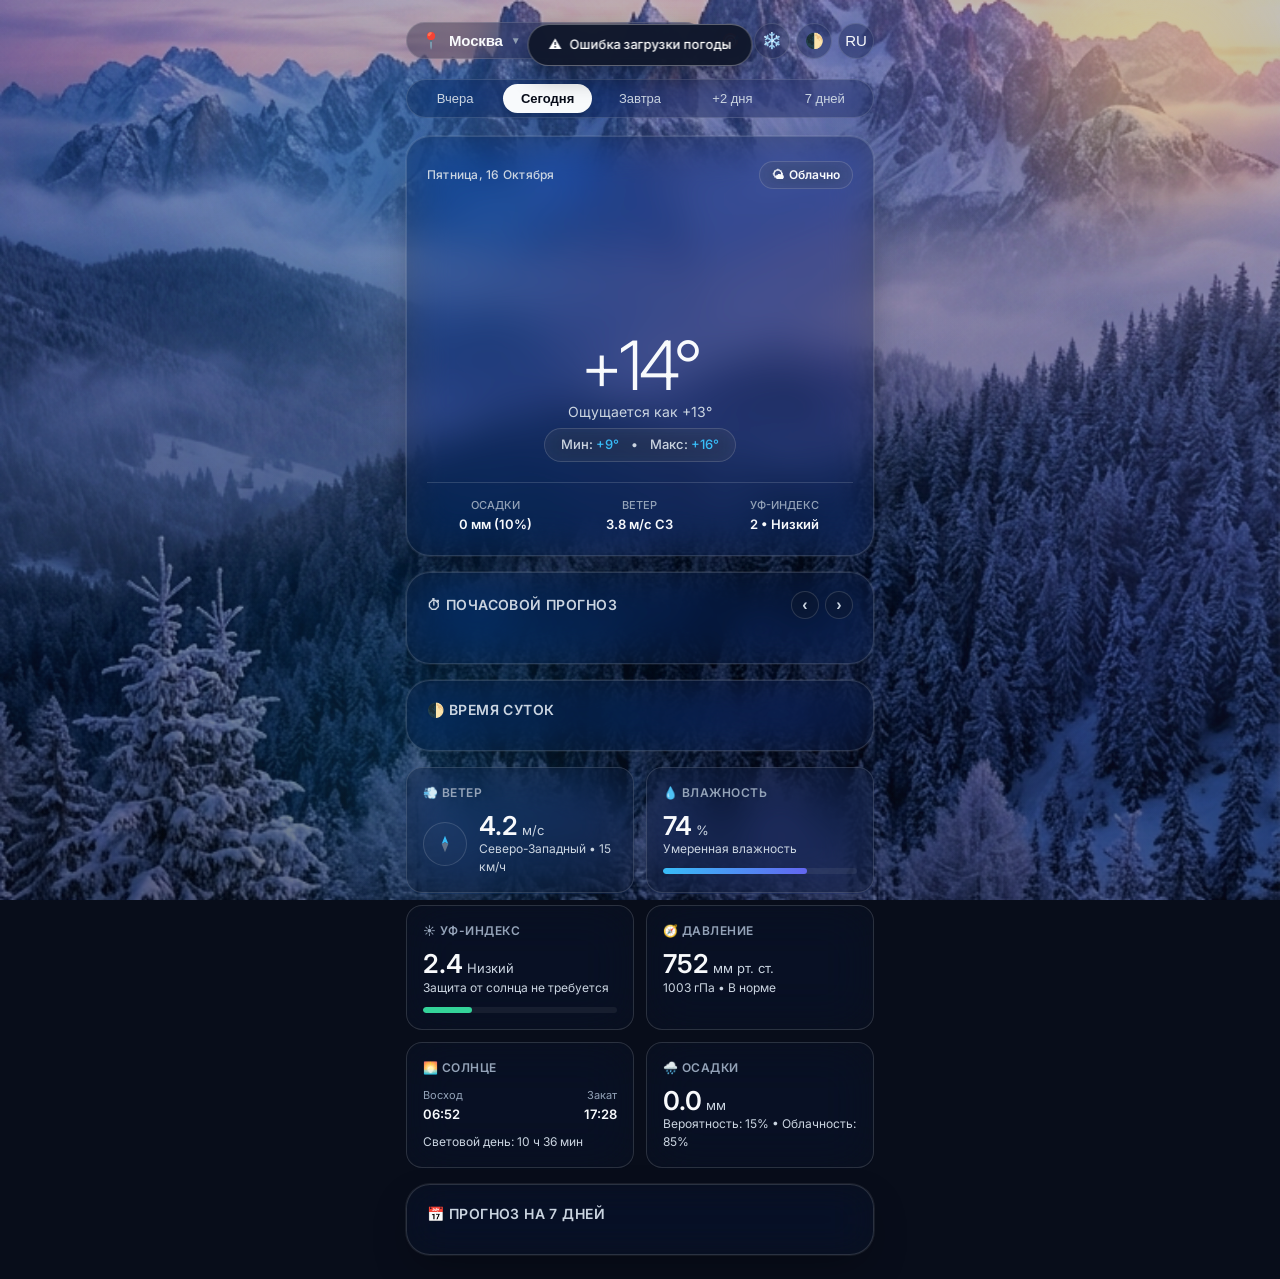
==== commit 9615824a: "add dynamic weather-adaptive seasonal backgrounds and lightning storm effects - Add weather-reactive" ====
--- a/index.html
+++ b/index.html
@@ -6,7 +6,7 @@
     <title>Прогноз Погоды</title>
     <!-- Telegram WebApp SDK -->
     <script src="https://telegram.org/js/telegram-web-app.js"></script>
-    <link rel="stylesheet" href="css/style.css?v=4">
+    <link rel="stylesheet" href="css/style.css?v=5">
     <link rel="preconnect" href="https://fonts.googleapis.com">
     <link rel="preconnect" href="https://fonts.gstatic.com" crossorigin>
     <link href="https://fonts.googleapis.com/css2?family=Inter:wght@300;400;500;600;700&display=swap" rel="stylesheet">
@@ -272,7 +272,7 @@
     </div>
 
     <!-- App Scripts -->
-    <script src="js/weather_icons.js?v=4"></script>
-    <script src="js/app.js?v=4"></script>
+    <script src="js/weather_icons.js?v=5"></script>
+    <script src="js/app.js?v=5"></script>
 </body>
 </html>
--- a/css/style.css
+++ b/css/style.css
@@ -255,15 +255,40 @@
     background-image: url('../images/backgrounds/summer.jpg');
 }
 
+/* Season + Rain / Storm / Snow scenic background variants */
+body.season-autumn.theme-rain .ambient-image-layer,
+body.season-autumn.theme-storm .ambient-image-layer {
+    background-image: url('../images/backgrounds/autumn_rain.jpg');
+}
+
+body.season-winter.theme-snow .ambient-image-layer {
+    background-image: url('../images/backgrounds/winter_snow.jpg');
+}
+
+body.season-winter.theme-rain .ambient-image-layer,
+body.season-winter.theme-storm .ambient-image-layer {
+    background-image: url('../images/backgrounds/rain.jpg');
+}
+
+body.season-spring.theme-rain .ambient-image-layer,
+body.season-spring.theme-storm .ambient-image-layer {
+    background-image: url('../images/backgrounds/spring_rain.jpg');
+}
+
+body.season-summer.theme-rain .ambient-image-layer,
+body.season-summer.theme-storm .ambient-image-layer {
+    background-image: url('../images/backgrounds/summer_rain.jpg');
+}
+
 /* Atmospheric weather and night tone adjustments over seasonal scenery */
 body.theme-rain .ambient-image-layer {
-    filter: saturate(85%) brightness(0.82) contrast(115%);
-    opacity: 0.88;
+    filter: saturate(95%) brightness(0.85) contrast(110%);
+    opacity: 0.90;
 }
 
 body.theme-storm .ambient-image-layer {
-    filter: saturate(75%) brightness(0.68) contrast(125%);
-    opacity: 0.90;
+    filter: saturate(85%) brightness(0.75) contrast(120%);
+    opacity: 0.92;
 }
 
 body.theme-night .ambient-image-layer {
@@ -272,7 +297,7 @@
 }
 
 body.theme-light .ambient-image-layer {
-    opacity: 0.72;
+    opacity: 0.75;
     filter: saturate(120%) contrast(100%) brightness(1.02);
 }
 
@@ -280,13 +305,13 @@
 .ambient-gradient-layer {
     position: absolute;
     inset: 0;
-    background: linear-gradient(180deg, rgba(8, 12, 22, 0.18) 0%, rgba(8, 12, 22, 0.50) 100%);
+    background: linear-gradient(180deg, rgba(8, 12, 22, 0.15) 0%, rgba(8, 12, 22, 0.45) 100%);
     transition: background 0.8s ease;
     pointer-events: none;
 }
 
 body.theme-light .ambient-gradient-layer {
-    background: linear-gradient(180deg, rgba(255, 255, 255, 0.12) 0%, rgba(255, 255, 255, 0.38) 100%);
+    background: linear-gradient(180deg, rgba(255, 255, 255, 0.10) 0%, rgba(255, 255, 255, 0.35) 100%);
 }
 
 .ambient-lighting-layer {
@@ -308,20 +333,78 @@
     z-index: 2;
 }
 
-/* Storm Lightning Flash Effect */
+/* Storm Lightning Flash & Jagged Bolt Effect */
 .fx-lightning {
+    position: absolute;
+    inset: 0;
+    pointer-events: none;
+    z-index: 2;
+}
+
+.fx-lightning-flash {
     position: absolute;
     inset: 0;
     background: rgba(255, 255, 255, 0);
     pointer-events: none;
-    animation: stormSkyFlash 6s infinite ease-out;
+    animation: stormSkyFlash 7s infinite ease-out;
 }
 
 @keyframes stormSkyFlash {
-    0%, 91%, 95%, 100% { background: rgba(255, 255, 255, 0); }
-    92% { background: rgba(220, 230, 255, 0.35); }
-    93% { background: rgba(255, 255, 255, 0.68); }
-    94% { background: rgba(180, 200, 255, 0.22); }
+    0%, 88%, 94%, 100% {
+        background: rgba(255, 255, 255, 0);
+    }
+    89% {
+        background: rgba(210, 225, 255, 0.45);
+    }
+    90% {
+        background: rgba(255, 255, 255, 0.85);
+    }
+    91% {
+        background: rgba(180, 205, 255, 0.30);
+    }
+    92% {
+        background: rgba(255, 255, 255, 0.75);
+    }
+    93% {
+        background: rgba(160, 190, 255, 0.15);
+    }
+}
+
+.fx-lightning-bolt {
+    position: absolute;
+    top: 6%;
+    left: 28%;
+    width: 130px;
+    height: 260px;
+    pointer-events: none;
+    opacity: 0;
+    animation: lightningBoltFlicker 7s infinite ease-out;
+    filter: drop-shadow(0 0 16px rgba(147, 197, 253, 0.95)) drop-shadow(0 0 32px rgba(96, 165, 250, 0.6));
+}
+
+@keyframes lightningBoltFlicker {
+    0%, 88%, 94%, 100% {
+        opacity: 0;
+        transform: scale(0.95);
+    }
+    89% {
+        opacity: 0.8;
+        transform: scale(1);
+    }
+    90% {
+        opacity: 1;
+        transform: scale(1.02);
+    }
+    91% {
+        opacity: 0.3;
+    }
+    92% {
+        opacity: 0.95;
+        transform: scale(1.01);
+    }
+    93% {
+        opacity: 0;
+    }
 }
 
 /* Sunbeam Lens Flare Glare Effect */
@@ -343,7 +426,7 @@
     100% { transform: scale(1.15) rotate(15deg); opacity: 0.95; }
 }
 
-/* Rain Cascading Streaks Layer */
+/* Rain Cascading Streaks Layers */
 .fx-rain-layer {
     position: absolute;
     inset: 0;
@@ -351,12 +434,24 @@
         105deg,
         transparent,
         transparent 15px,
-        rgba(255, 255, 255, 0.08) 16px,
+        rgba(255, 255, 255, 0.12) 16px,
         transparent 17px
     );
     pointer-events: none;
-    animation: rainSlide 0.6s linear infinite;
-    opacity: 0.75;
+    animation: rainSlide 0.55s linear infinite;
+    opacity: 0.85;
+}
+
+.fx-rain-dense {
+    background: repeating-linear-gradient(
+        110deg,
+        transparent,
+        transparent 28px,
+        rgba(255, 255, 255, 0.08) 29px,
+        transparent 30px
+    );
+    animation: rainSlide 0.38s linear infinite;
+    opacity: 0.70;
 }
 
 @keyframes rainSlide {
